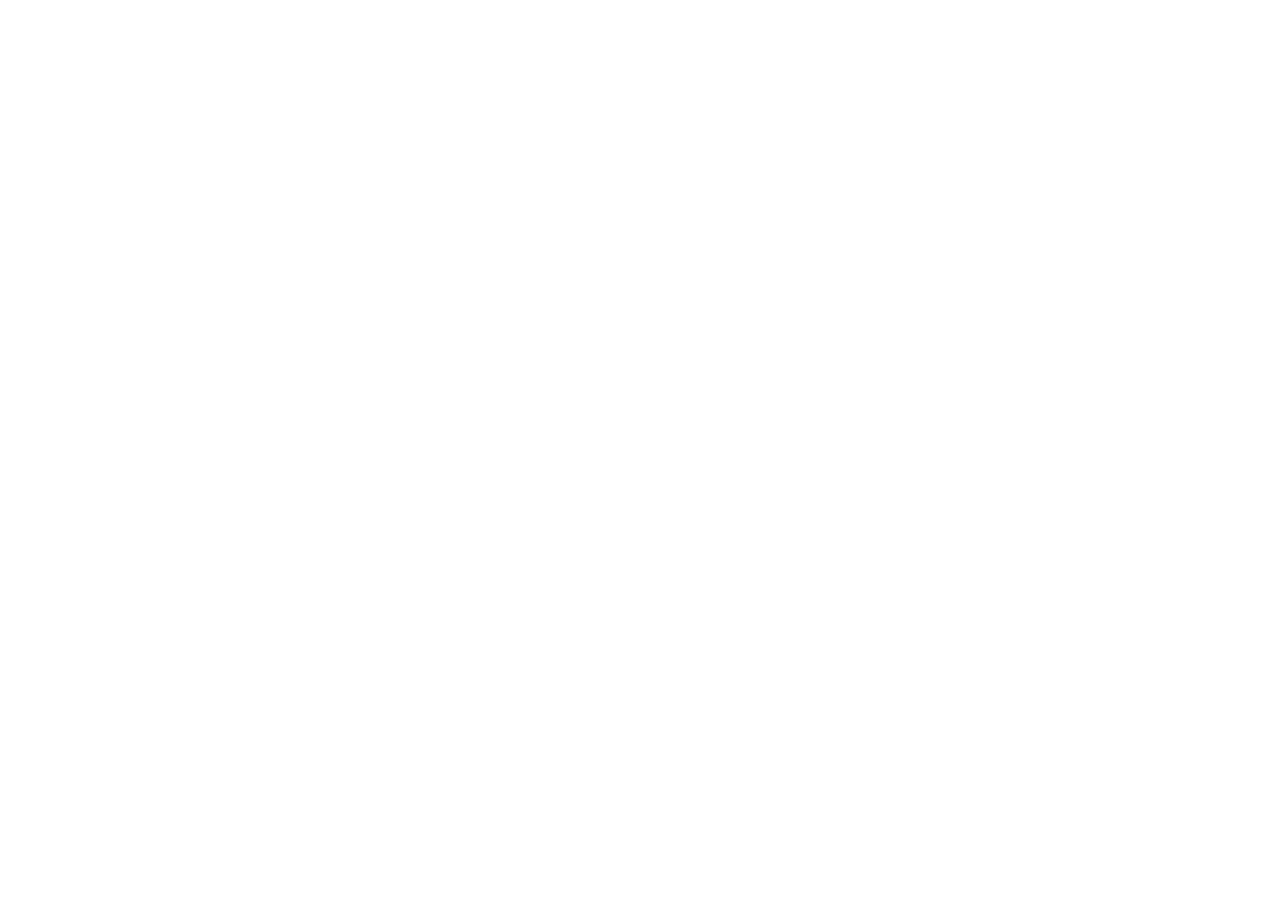
==== pages/courses.html @ 42611149 "added navbar" ====
<!DOCTYPE html>
<html lang="en">
  <head>
    <meta charset="UTF-8" />
    <meta http-equiv="X-UA-Compatible" content="IE=edge" />
    <meta name="viewport" content="width=device-width, initial-scale=1.0" />
    <title>Courses</title>
    <link
      rel="stylesheet"
      href="https://cdnjs.cloudflare.com/ajax/libs/font-awesome/4.7.0/css/font-awesome.min.css"
    />
    <link rel="stylesheet" href="../css/styles.css" />
  </head>
  <body></body>
</html>
---- css/styles.css ----
@import url('https://fonts.googleapis.com/css2?family=Inter:wght@100;200;300;400;500;600;700&display=swap');

:root {
  box-sizing: border-box;
  --primary-blue: #3751fe;
  --primary-yellow: #e0e037;
  --primary-lightblue: #a0bbe3;
  --primary-red: #e44537;
  --primary-green: #16be3a;

  /* texts */
  --text-gray: #00000099;
  --text-white: #fff;
}

*,
*::after,
*::before {
  margin: 0;
  padding: 0;
  box-sizing: inherit;
  list-style-type: none;
}

body {
  font-family: 'Inter', sans-serif;
}

i.fa {
  font-size: 16px;
}

/* page layout */
.main {
  display: flex;
}

.sidebar {
  flex: 0.3;
  max-width: 240px;
}

.sidebar h1 {
  width: fit-content;
  padding: 0.5em 0.8em;
  background: -webkit-linear-gradient(
    45deg,
    rgb(19, 74, 255),
    rgb(41, 210, 98)
  );
  -webkit-background-clip: text;
  -webkit-text-fill-color: transparent;
}

.sidebar nav {
  margin: 1em 0;
}

.sidebar nav ul li a {
  display: block;
  padding: 1em;
  border: none;
  border-bottom: 1px solid #fcfcfc;
  position: relative;
}

.sidebar nav ul li a::before {
  content: '';
  position: absolute;
  top: 0;
  left: 0;
  width: 5px;
  height: 100%;
  background: linear-gradient(
    to bottom,
    rgb(110, 110, 234),
    rgb(98, 190, 98),
    rgb(195, 195, 127)
  );
  display: none;
}

.sidebar nav ul li a:hover {
  background: #f7f4f4;
}

.sidebar nav ul li a.active {
  background: #f7f4f4;
}

.sidebar nav ul li a:hover::before,
.sidebar nav ul li a.active::before {
  display: block;
}

.sidebar a {
  color: var(--text-gray);
  text-decoration: none;
}

.content__wrapper {
  flex: 1;
  background-color: #f7f4f4;
  height: 100%;
  width: 100%;
  display: block;
  min-height: 100vh;
}

.content__wrapper .navbar {
  background: #fff;
  padding: 1em;
  margin-left: 4px;
  display: flex;
  justify-content: space-between;
  align-items: center;
}

.navbar__inner {
  gap: 16px;
  flex-grow: 1;
}

.content__wrapper .navbar .search__wrapper {
  display: flex;
  align-items: center;
  border: 1px solid #eee;
  border-radius: 8px;
  padding: 8px 16px;
  background-color: #eee;
  margin: 0 auto;
}

.content__wrapper .navbar .search__wrapper .btn__icon {
  color: rgb(134, 127, 127) !important;
}

.content__wrapper .navbar .search__wrapper:focus-within {
  border-color: rgb(77, 129, 201);
}

.content__wrapper .navbar input {
  display: block;
  width: 100%;
  max-width: 300px;
  font-size: 16px;
  border: none;
  outline: none;
  background-color: inherit;
}

.language {
  display: flex;
  align-items: center;
}

.avatar {
  width: 48px;
  height: 48px;
  background-color: #ccc;
  display: flex;
  justify-content: center;
  align-items: center;
  font-size: 18px;
  font-weight: bold;
  border-radius: 50%;
}

/* table related */
.data__table {
  background-color: #fff;
  margin: 1em;
  padding: 1em 0;
  border-radius: 8px;
}

table {
  width: 100%;
  padding: 0 2em;
  margin: 1em 0;
}

tr {
  display: grid;
  grid-template-columns: repeat(7, 1fr);
}

th {
  font-weight: normal;
}

td {
  font-size: 14px;
}

td,
th {
  display: block;
  padding: 1em 0 !important;
  text-align: center;
  width: 100%;
  border-bottom: 1px solid rgb(228, 228, 238);
}

tr > td:first-of-type,
tr > th:first-of-type {
  text-align: left;
}

.table__action {
  display: grid;
  justify-content: center;
  align-items: center;
  grid-gap: 6px;
  grid-template-columns: 1fr 1fr;
}

.table__action__extended {
  grid-column: 7/9;
}

.filters {
  margin-top: 2em;
  padding: 0 2em;
}

.filters__list {
  gap: 1em;
}

.filters__list button {
  border-radius: 100px;
  background-color: transparent;
  color: #888;
}

.filters__list button.active {
  color: #333;
}

/* text utilities */
.text-gray {
  color: var(--text-gray);
}

/* buttons */
.btn {
  display: block;
  width: fit-content;
  padding: 0.4em 1.2em;
  border: none;
  outline: none;
  font-size: 12px;
  letter-spacing: 1px;
  cursor: pointer;
  font-weight: 600;
}

.btn__submit {
  width: 100%;
  padding: 0.5em;
  text-align: center;
  background: var(--primary-blue);
  color: var(--text-white);
}

.btn__orange {
  background-color: orange;
}

.btn__blue {
  background-color: var(--primary-blue);
}

.btn__lightblue {
  background-color: rgb(119, 166, 226);
}

.btn__red {
  background-color: rgb(234, 50, 50);
}

.btn__gray {
  background-color: rgb(85, 82, 82);
}

.btn__action {
  background-color: rgb(235, 230, 230);
  border: none;
  border-radius: 100px;
  width: 100px;
}

.btn__action__success {
  color: green;
}

.btn__action__warning {
  color: rgb(231, 44, 44);
}

.btn__action__pending {
  color: rgb(227, 188, 59);
}

.btn__icon {
  background-color: transparent;
  font-size: 16px;
  padding: 4px;
}

/* flexbox utilities */

.flex {
  display: flex;
}

.justify-center {
  justify-content: center;
}

.justify-between {
  justify-content: space-between;
}

.items-center {
  align-items: center;
}

/* border colors */
.border__blue {
  border-color: var(--primary-blue) !important;
}

.border__red {
  border-color: var(--primary-red) !important;
}

.border__yellow {
  border-color: var(--primary-yellow) !important;
}

.border__lightblue {
  border-color: var(--primary-lightblue) !important;
}

.border__green {
  border-color: var(--primary-green) !important;
}
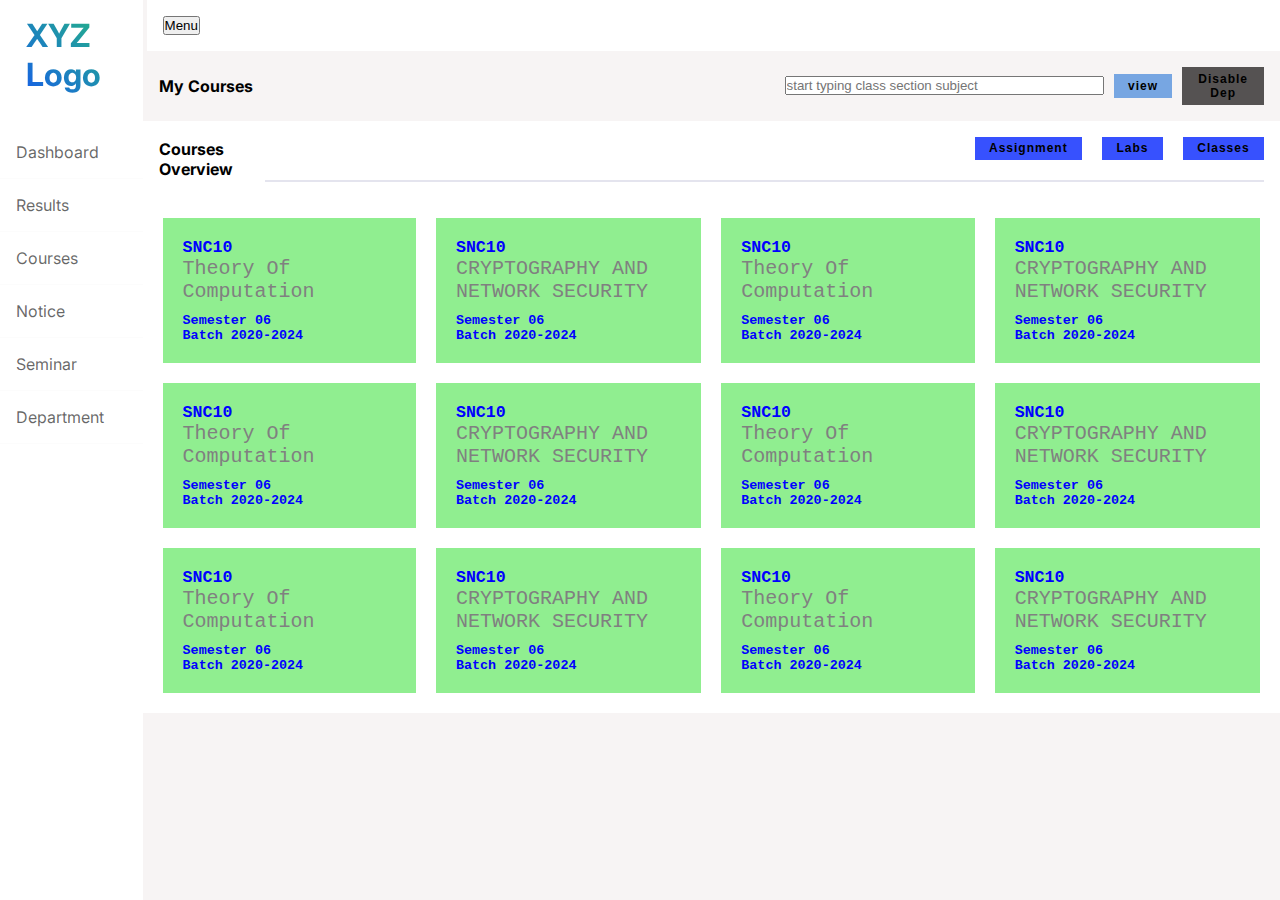
==== commit 2c8ea2d6: "add the courses page" ====
--- a/pages/courses.html
+++ b/pages/courses.html
@@ -1,15 +1,154 @@
 <!DOCTYPE html>
 <html lang="en">
-  <head>
-    <meta charset="UTF-8" />
-    <meta http-equiv="X-UA-Compatible" content="IE=edge" />
-    <meta name="viewport" content="width=device-width, initial-scale=1.0" />
-    <title>Courses</title>
-    <link
-      rel="stylesheet"
-      href="https://cdnjs.cloudflare.com/ajax/libs/font-awesome/4.7.0/css/font-awesome.min.css"
-    />
-    <link rel="stylesheet" href="../css/styles.css" />
-  </head>
-  <body></body>
+
+<head>
+  <meta charset="UTF-8" />
+  <meta http-equiv="X-UA-Compatible" content="IE=edge" />
+  <meta name="viewport" content="width=device-width, initial-scale=1.0" />
+  <title>Courses</title>
+  <link rel="stylesheet" href="../css/styles.css" />
+  <link rel="stylesheet" href="../css/courses.css" />
+</head>
+
+<body>
+  <main class="main">
+    <!-- sidebar -->
+    <aside class="sidebar">
+      <h1>XYZ Logo</h1>
+      <nav>
+        <ul>
+          <li>
+            <a href="./dashboard.html">Dashboard</a>
+          </li>
+          <li>
+            <a href="./result.html">Results</a>
+          </li>
+          <li>
+            <a href="./courses.html">Courses</a>
+          </li>
+          <li>
+            <a href="./notices.html">Notice</a>
+          </li>
+          <li>
+            <a href="./seminar.html">Seminar</a>
+          </li>
+          <li>
+            <a href="./department.html">Department</a>
+          </li>
+        </ul>
+      </nav>
+    </aside>
+    <!-- content -->
+    <section class="content__wrapper">
+      <nav class="navbar">
+        <button>Menu</button>
+        <input type="search" name="search" id="search" />
+        <!-- dropdown -->
+        <!-- notification icon -->
+        <!-- avatar -->
+      </nav>
+
+      <!-- page content start-->
+      <div class="container">
+        <div class="dashboard__topbar">
+          <h4>My Courses</h4>
+          <form>
+            <input type="search" name="search" id="search" placeholder="start typing class section subject" />
+            <button class="btn btn__lightblue">view</button>
+            <button class="btn btn__gray">Disable Dep</button>
+          </form>
+        </div>
+      </div>
+
+      <div class="oneline__bar">
+        <h4>Courses Overview</h4>
+        <form>
+        <button class="btn btn__blue">Assignment</button>
+        <button class="btn btn__blue">Labs</button>
+        <button class="btn btn__blue">Classes</button>
+        </form>
+      </div>
+
+      <div class="main__content">
+        <div class="boxes">
+          <h5>SNC10</h5>
+          <p>Theory Of Computation</p>
+          <h6>Semester 06 <br>Batch 2020-2024</h6>
+        </div>
+        
+
+        <div class="boxes">
+          <h5>SNC10</h5>
+          <p>CRYPTOGRAPHY AND NETWORK SECURITY</p>
+          <h6>Semester 06 <br>Batch 2020-2024</h6>
+        </div>
+
+        <div class="boxes">
+          <h5>SNC10</h5>
+          <p>Theory Of Computation</p>
+          <h6>Semester 06 <br>Batch 2020-2024</h6>
+        </div>
+
+        <div class="boxes">
+          <h5>SNC10</h5>
+          <p>CRYPTOGRAPHY AND NETWORK SECURITY</p>
+          <h6>Semester 06 <br>Batch 2020-2024</h6>
+        </div>
+
+        <div class="boxes">
+          <h5>SNC10</h5>
+          <p>Theory Of Computation</p>
+          <h6>Semester 06 <br>Batch 2020-2024</h6>
+        </div>
+
+        <div class="boxes">
+          <h5>SNC10</h5>
+          <p>CRYPTOGRAPHY AND NETWORK SECURITY</p>
+          <h6>Semester 06 <br>Batch 2020-2024</h6>
+        </div>
+
+        <div class="boxes">
+          <h5>SNC10</h5>
+          <p>Theory Of Computation</p>
+          <h6>Semester 06 <br>Batch 2020-2024</h6>
+        </div>
+
+        <div class="boxes">
+          <h5>SNC10</h5>
+          <p>CRYPTOGRAPHY AND NETWORK SECURITY</p>
+          <h6>Semester 06 <br>Batch 2020-2024</h6>         
+        </div>
+
+        <div class="boxes">
+          <h5>SNC10</h5>
+          <p>Theory Of Computation</p>
+          <h6>Semester 06 <br>Batch 2020-2024</h6>
+        </div>
+
+        <div class="boxes">
+          <h5>SNC10</h5>
+          <p>CRYPTOGRAPHY AND NETWORK SECURITY</p>
+          <h6>Semester 06 <br>Batch 2020-2024</h6>
+        </div>
+
+        <div class="boxes">
+          <h5>SNC10</h5>
+          <p>Theory Of Computation</p>
+          <h6>Semester 06 <br>Batch 2020-2024</h6>
+        </div>
+
+        <div class="boxes">
+          <h5>SNC10</h5>
+          <p>CRYPTOGRAPHY AND NETWORK SECURITY</p>
+          <h6>Semester 06 <br>Batch 2020-2024</h6>
+        </div>
+      </div>
+      
+
+      
+      <!-- page content end -->
+    </section>
+  </main>
+</body>
+
 </html>
--- a/css/courses.css
+++ b/css/courses.css
@@ -0,0 +1,96 @@
+.btn__grid {
+    display: grid;
+    grid-template-columns: 1fr 1fr;
+    grid-gap: 10px;
+    margin-right: auto;
+}
+
+.btn__grid .btn {
+    width: 100%;
+    font-size: 1em;
+    font-weight: normal;
+    padding: 0.5em 1em;
+    border-radius: 4px;
+    color: white;
+    box-shadow: 0 0 10px 0 #ccc;
+}
+
+.dashboard__topbar {
+    display: flex;
+    gap: 2em;
+    justify-content: space-between;
+    align-items: center;
+    padding: 1em;
+}
+
+form {
+    flex-grow: 1;
+    display: flex;
+    align-items: center;
+    padding-left: 500px;
+    gap: 10px;
+}
+
+form input {
+    display: block;
+    width: 100%;
+}
+
+form .btn {
+    width: fit-content;
+}
+
+.oneline__bar {
+    display: flex;
+    gap: 2em;
+    justify-content: space-between;
+    background-color: white;
+    align-items: center;
+    padding: 1em;
+}
+
+.oneline__bar form {
+    flex-grow: 1;
+    display: flex;
+    align-items: center;
+    padding-left: 710px;
+    padding-bottom: 20px;
+    border-bottom: 2px solid rgb(228, 228, 238);
+    gap: 20px;
+
+
+}
+
+.oneline__bar form .btn {
+    width: fit-content;
+}
+
+.main__content {
+    display: grid;
+    grid-template-columns: auto auto auto auto;
+    background-color: white;
+    padding: 10px;
+}
+
+.main__content .boxes {
+    background-color: lightgreen;
+    margin: 10px;
+    padding: 20px;
+    font-size: 20px;
+    text-align: start;
+    font-family: "Lucida Console", "Courier New", monospace;
+}
+
+.main__content .boxes h5 {
+    color: blue;
+}
+
+.main__content .boxes p {
+    color: gray;
+}
+
+.main__content .boxes h6 {
+    color: blue;
+    align-items: flex-end;
+    padding-top: 10px;
+}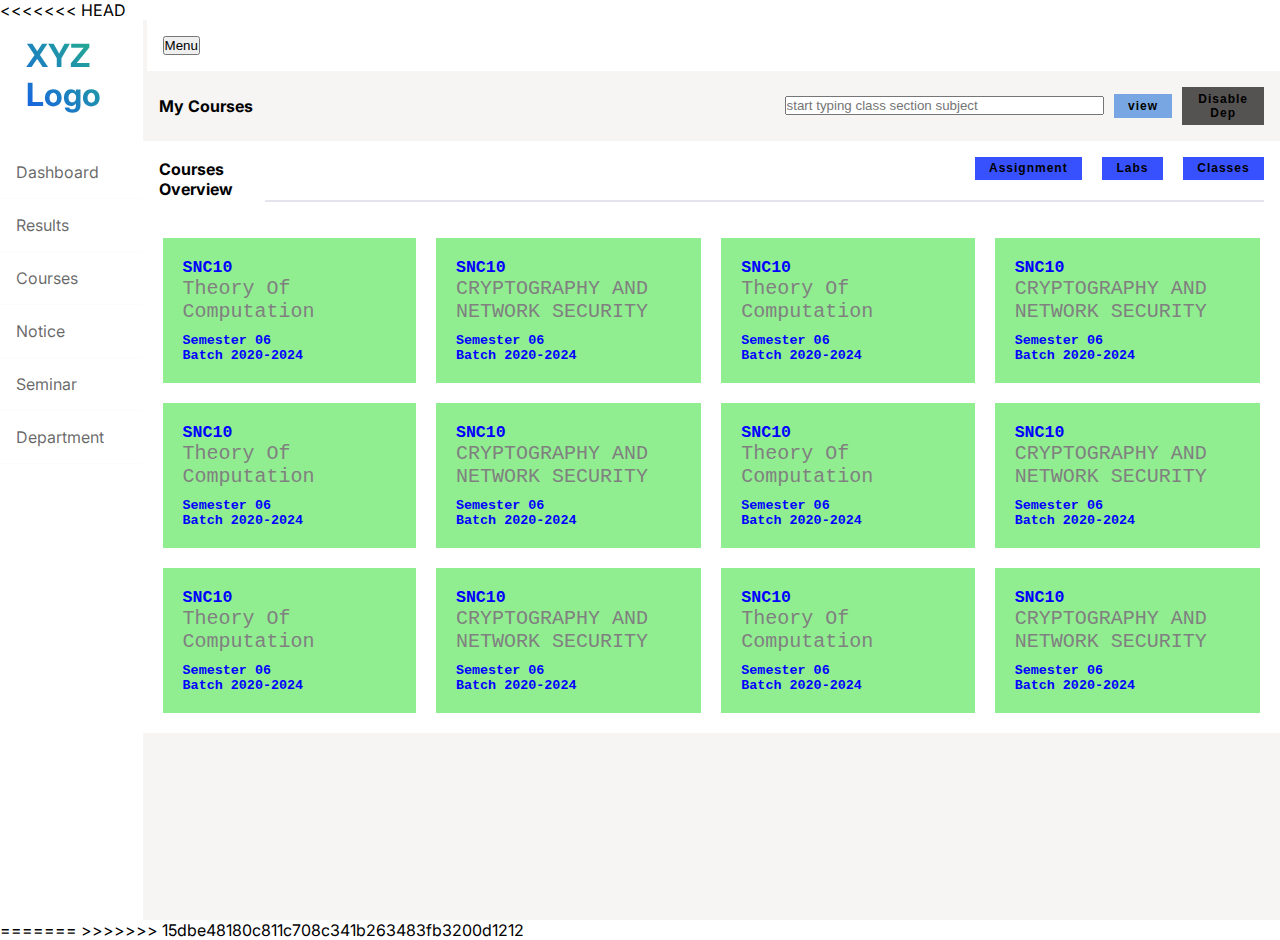
==== commit 5188cecd: "Merge branch 'main' of https://github.com/ChinmayeeSabar/admin-portal" ====
--- a/pages/courses.html
+++ b/pages/courses.html
@@ -1,5 +1,6 @@
 <!DOCTYPE html>
 <html lang="en">
+<<<<<<< HEAD
 
 <head>
   <meta charset="UTF-8" />
@@ -151,4 +152,18 @@
   </main>
 </body>
 
+=======
+  <head>
+    <meta charset="UTF-8" />
+    <meta http-equiv="X-UA-Compatible" content="IE=edge" />
+    <meta name="viewport" content="width=device-width, initial-scale=1.0" />
+    <title>Courses</title>
+    <link
+      rel="stylesheet"
+      href="https://cdnjs.cloudflare.com/ajax/libs/font-awesome/4.7.0/css/font-awesome.min.css"
+    />
+    <link rel="stylesheet" href="../css/styles.css" />
+  </head>
+  <body></body>
+>>>>>>> 15dbe48180c811c708c341b263483fb3200d1212
 </html>
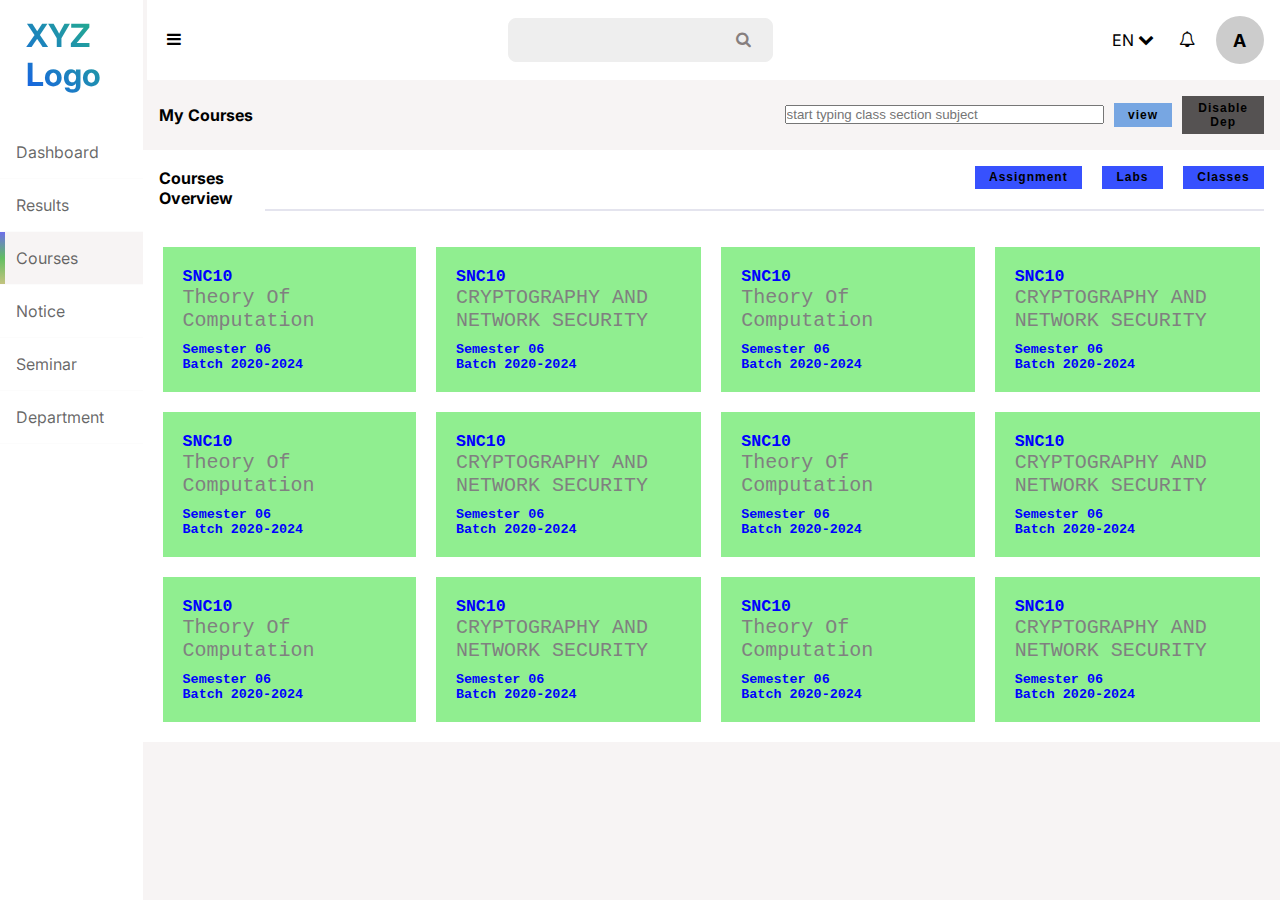
==== commit 88572023: "fix: icons not showing up" ====
--- a/pages/courses.html
+++ b/pages/courses.html
@@ -1,158 +1,5 @@
 <!DOCTYPE html>
 <html lang="en">
-<<<<<<< HEAD
-
-<head>
-  <meta charset="UTF-8" />
-  <meta http-equiv="X-UA-Compatible" content="IE=edge" />
-  <meta name="viewport" content="width=device-width, initial-scale=1.0" />
-  <title>Courses</title>
-  <link rel="stylesheet" href="../css/styles.css" />
-  <link rel="stylesheet" href="../css/courses.css" />
-</head>
-
-<body>
-  <main class="main">
-    <!-- sidebar -->
-    <aside class="sidebar">
-      <h1>XYZ Logo</h1>
-      <nav>
-        <ul>
-          <li>
-            <a href="./dashboard.html">Dashboard</a>
-          </li>
-          <li>
-            <a href="./result.html">Results</a>
-          </li>
-          <li>
-            <a href="./courses.html">Courses</a>
-          </li>
-          <li>
-            <a href="./notices.html">Notice</a>
-          </li>
-          <li>
-            <a href="./seminar.html">Seminar</a>
-          </li>
-          <li>
-            <a href="./department.html">Department</a>
-          </li>
-        </ul>
-      </nav>
-    </aside>
-    <!-- content -->
-    <section class="content__wrapper">
-      <nav class="navbar">
-        <button>Menu</button>
-        <input type="search" name="search" id="search" />
-        <!-- dropdown -->
-        <!-- notification icon -->
-        <!-- avatar -->
-      </nav>
-
-      <!-- page content start-->
-      <div class="container">
-        <div class="dashboard__topbar">
-          <h4>My Courses</h4>
-          <form>
-            <input type="search" name="search" id="search" placeholder="start typing class section subject" />
-            <button class="btn btn__lightblue">view</button>
-            <button class="btn btn__gray">Disable Dep</button>
-          </form>
-        </div>
-      </div>
-
-      <div class="oneline__bar">
-        <h4>Courses Overview</h4>
-        <form>
-        <button class="btn btn__blue">Assignment</button>
-        <button class="btn btn__blue">Labs</button>
-        <button class="btn btn__blue">Classes</button>
-        </form>
-      </div>
-
-      <div class="main__content">
-        <div class="boxes">
-          <h5>SNC10</h5>
-          <p>Theory Of Computation</p>
-          <h6>Semester 06 <br>Batch 2020-2024</h6>
-        </div>
-        
-
-        <div class="boxes">
-          <h5>SNC10</h5>
-          <p>CRYPTOGRAPHY AND NETWORK SECURITY</p>
-          <h6>Semester 06 <br>Batch 2020-2024</h6>
-        </div>
-
-        <div class="boxes">
-          <h5>SNC10</h5>
-          <p>Theory Of Computation</p>
-          <h6>Semester 06 <br>Batch 2020-2024</h6>
-        </div>
-
-        <div class="boxes">
-          <h5>SNC10</h5>
-          <p>CRYPTOGRAPHY AND NETWORK SECURITY</p>
-          <h6>Semester 06 <br>Batch 2020-2024</h6>
-        </div>
-
-        <div class="boxes">
-          <h5>SNC10</h5>
-          <p>Theory Of Computation</p>
-          <h6>Semester 06 <br>Batch 2020-2024</h6>
-        </div>
-
-        <div class="boxes">
-          <h5>SNC10</h5>
-          <p>CRYPTOGRAPHY AND NETWORK SECURITY</p>
-          <h6>Semester 06 <br>Batch 2020-2024</h6>
-        </div>
-
-        <div class="boxes">
-          <h5>SNC10</h5>
-          <p>Theory Of Computation</p>
-          <h6>Semester 06 <br>Batch 2020-2024</h6>
-        </div>
-
-        <div class="boxes">
-          <h5>SNC10</h5>
-          <p>CRYPTOGRAPHY AND NETWORK SECURITY</p>
-          <h6>Semester 06 <br>Batch 2020-2024</h6>         
-        </div>
-
-        <div class="boxes">
-          <h5>SNC10</h5>
-          <p>Theory Of Computation</p>
-          <h6>Semester 06 <br>Batch 2020-2024</h6>
-        </div>
-
-        <div class="boxes">
-          <h5>SNC10</h5>
-          <p>CRYPTOGRAPHY AND NETWORK SECURITY</p>
-          <h6>Semester 06 <br>Batch 2020-2024</h6>
-        </div>
-
-        <div class="boxes">
-          <h5>SNC10</h5>
-          <p>Theory Of Computation</p>
-          <h6>Semester 06 <br>Batch 2020-2024</h6>
-        </div>
-
-        <div class="boxes">
-          <h5>SNC10</h5>
-          <p>CRYPTOGRAPHY AND NETWORK SECURITY</p>
-          <h6>Semester 06 <br>Batch 2020-2024</h6>
-        </div>
-      </div>
-      
-
-      
-      <!-- page content end -->
-    </section>
-  </main>
-</body>
-
-=======
   <head>
     <meta charset="UTF-8" />
     <meta http-equiv="X-UA-Compatible" content="IE=edge" />
@@ -163,7 +10,169 @@
       href="https://cdnjs.cloudflare.com/ajax/libs/font-awesome/4.7.0/css/font-awesome.min.css"
     />
     <link rel="stylesheet" href="../css/styles.css" />
+    <link rel="stylesheet" href="../css/courses.css" />
   </head>
-  <body></body>
->>>>>>> 15dbe48180c811c708c341b263483fb3200d1212
+
+  <body>
+    <main class="main">
+      <!-- sidebar -->
+      <aside class="sidebar">
+        <h1>XYZ Logo</h1>
+        <nav>
+          <ul>
+            <li>
+              <a href="./dashboard.html">Dashboard</a>
+            </li>
+            <li>
+              <a href="./result.html">Results</a>
+            </li>
+            <li>
+              <a href="./courses.html" class="active">Courses</a>
+            </li>
+            <li>
+              <a href="./notices.html">Notice</a>
+            </li>
+            <li>
+              <a href="./seminar.html">Seminar</a>
+            </li>
+            <li>
+              <a href="./department.html">Department</a>
+            </li>
+          </ul>
+        </nav>
+      </aside>
+      <!-- content -->
+      <section class="content__wrapper">
+        <nav class="navbar">
+          <button class="btn btn__icon">
+            <i class="fa fa-bars" aria-hidden="true"></i>
+          </button>
+
+          <div class="flex items-center navbar__inner">
+            <div class="search__wrapper">
+              <input type="search" name="search" id="search" />
+              <button class="btn btn__icon">
+                <i class="fa fa-search" aria-hidden="true"></i>
+              </button>
+            </div>
+            <!-- dropdown -->
+            <p class="language">
+              EN
+              <button class="btn btn__icon">
+                <i class="fa fa-chevron-down" aria-hidden="true"></i>
+              </button>
+            </p>
+            <!-- notification icon -->
+            <button class="btn btn__icon">
+              <i class="fa fa-bell-o" aria-hidden="true"></i>
+            </button>
+            <!-- avatar -->
+            <div class="avatar">A</div>
+          </div>
+        </nav>
+
+        <!-- page content start-->
+        <div class="container">
+          <div class="dashboard__topbar">
+            <h4>My Courses</h4>
+            <form>
+              <input
+                type="search"
+                name="search"
+                id="search"
+                placeholder="start typing class section subject"
+              />
+              <button class="btn btn__lightblue">view</button>
+              <button class="btn btn__gray">Disable Dep</button>
+            </form>
+          </div>
+        </div>
+
+        <div class="oneline__bar">
+          <h4>Courses Overview</h4>
+          <form>
+            <button class="btn btn__blue">Assignment</button>
+            <button class="btn btn__blue">Labs</button>
+            <button class="btn btn__blue">Classes</button>
+          </form>
+        </div>
+
+        <div class="main__content">
+          <div class="boxes">
+            <h5>SNC10</h5>
+            <p>Theory Of Computation</p>
+            <h6>Semester 06 <br />Batch 2020-2024</h6>
+          </div>
+
+          <div class="boxes">
+            <h5>SNC10</h5>
+            <p>CRYPTOGRAPHY AND NETWORK SECURITY</p>
+            <h6>Semester 06 <br />Batch 2020-2024</h6>
+          </div>
+
+          <div class="boxes">
+            <h5>SNC10</h5>
+            <p>Theory Of Computation</p>
+            <h6>Semester 06 <br />Batch 2020-2024</h6>
+          </div>
+
+          <div class="boxes">
+            <h5>SNC10</h5>
+            <p>CRYPTOGRAPHY AND NETWORK SECURITY</p>
+            <h6>Semester 06 <br />Batch 2020-2024</h6>
+          </div>
+
+          <div class="boxes">
+            <h5>SNC10</h5>
+            <p>Theory Of Computation</p>
+            <h6>Semester 06 <br />Batch 2020-2024</h6>
+          </div>
+
+          <div class="boxes">
+            <h5>SNC10</h5>
+            <p>CRYPTOGRAPHY AND NETWORK SECURITY</p>
+            <h6>Semester 06 <br />Batch 2020-2024</h6>
+          </div>
+
+          <div class="boxes">
+            <h5>SNC10</h5>
+            <p>Theory Of Computation</p>
+            <h6>Semester 06 <br />Batch 2020-2024</h6>
+          </div>
+
+          <div class="boxes">
+            <h5>SNC10</h5>
+            <p>CRYPTOGRAPHY AND NETWORK SECURITY</p>
+            <h6>Semester 06 <br />Batch 2020-2024</h6>
+          </div>
+
+          <div class="boxes">
+            <h5>SNC10</h5>
+            <p>Theory Of Computation</p>
+            <h6>Semester 06 <br />Batch 2020-2024</h6>
+          </div>
+
+          <div class="boxes">
+            <h5>SNC10</h5>
+            <p>CRYPTOGRAPHY AND NETWORK SECURITY</p>
+            <h6>Semester 06 <br />Batch 2020-2024</h6>
+          </div>
+
+          <div class="boxes">
+            <h5>SNC10</h5>
+            <p>Theory Of Computation</p>
+            <h6>Semester 06 <br />Batch 2020-2024</h6>
+          </div>
+
+          <div class="boxes">
+            <h5>SNC10</h5>
+            <p>CRYPTOGRAPHY AND NETWORK SECURITY</p>
+            <h6>Semester 06 <br />Batch 2020-2024</h6>
+          </div>
+        </div>
+
+        <!-- page content end -->
+      </section>
+    </main>
+  </body>
 </html>
